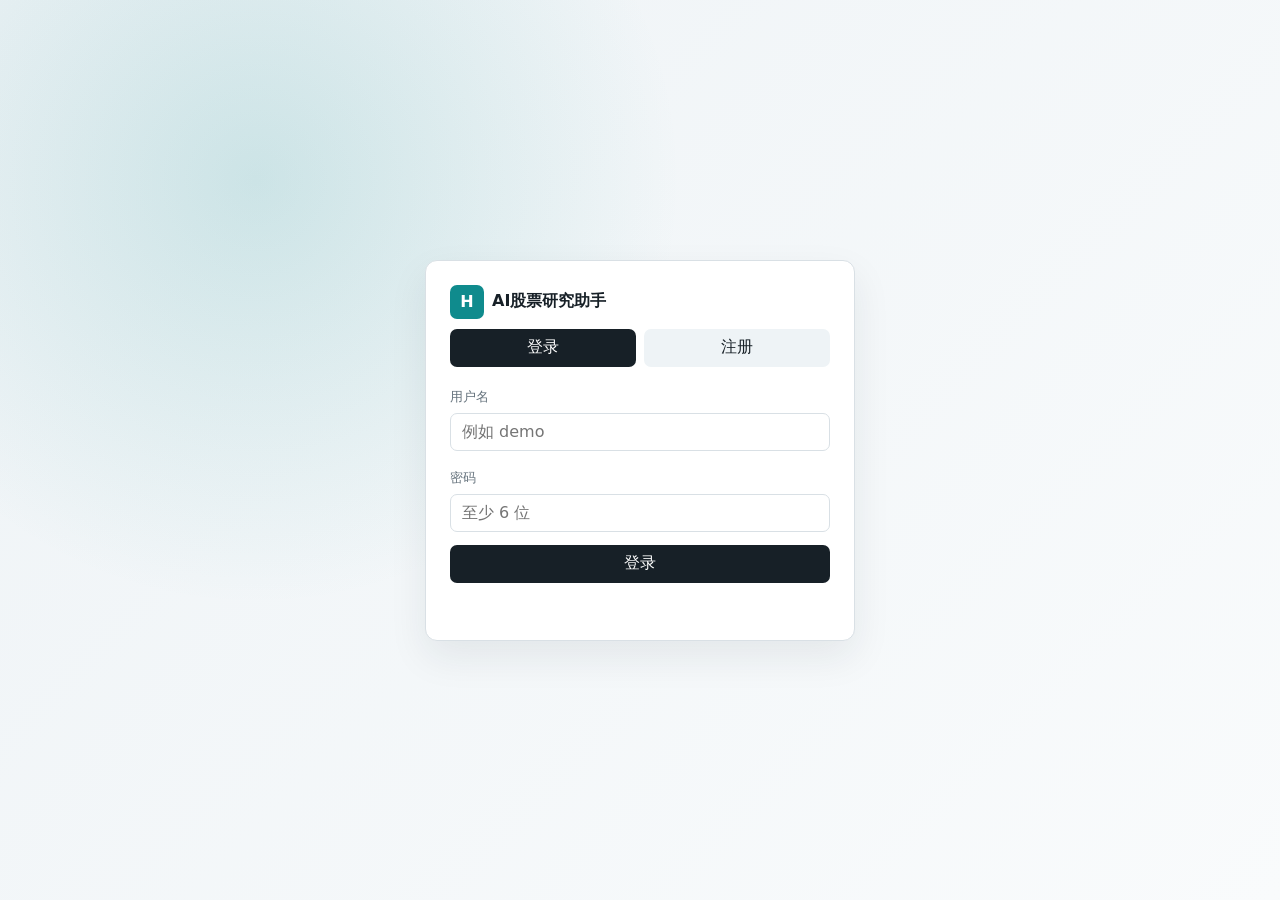
==== index.html @ 274eaf68 "Initial public release" ====
<!doctype html>
<html lang="zh-CN">
  <head>
    <meta charset="UTF-8" />
    <meta name="viewport" content="width=device-width, initial-scale=1.0" />
    <title>AI股票研究助手</title>
    <link rel="stylesheet" href="./styles.css" />
  </head>
  <body>
    <section id="auth-screen" class="auth-screen" hidden>
      <div class="auth-card">
        <div class="brand auth-brand">
          <div class="brand-mark">H</div>
          <div>
            <h1>AI股票研究助手</h1>
            <p>登录后使用你的股票研究台</p>
          </div>
        </div>
        <div class="auth-tabs">
          <button id="login-tab" class="active" type="button">登录</button>
          <button id="register-tab" type="button">注册</button>
        </div>
        <form id="auth-form" class="auth-form">
          <label class="field">
            <span>用户名</span>
            <input id="auth-username" type="text" autocomplete="username" placeholder="例如 demo" />
          </label>
          <label class="field">
            <span>密码</span>
            <input id="auth-password" type="password" autocomplete="current-password" placeholder="至少 6 位" />
          </label>
          <button id="auth-submit" type="submit">登录</button>
          <p id="auth-error" class="auth-error"></p>
        </form>
      </div>
    </section>

    <div id="app-shell" class="app-shell" hidden>
      <aside class="sidebar">
        <div class="brand">
          <div class="brand-mark">H</div>
          <div>
            <h1>AI股票研究助手</h1>
            <p>AI stock research assistant</p>
          </div>
        </div>

        <section class="panel">
          <div class="panel-header">
            <h2>我的股票池</h2>
            <span id="watchlist-count">0</span>
          </div>
          <div id="market-tabs" class="market-tabs" role="tablist" aria-label="股票市场切换">
            <button class="active" type="button" data-market="us" aria-pressed="true">美股</button>
            <button type="button" data-market="hk" aria-pressed="false">港股</button>
            <button type="button" data-market="cn" aria-pressed="false">A股</button>
          </div>
          <p class="market-hint">当前只显示：<strong id="current-market-label">美股</strong></p>
          <form id="ticker-form" class="inline-form">
            <input id="ticker-input" type="text" placeholder="CRCL / NVDA" autocomplete="off" />
            <button type="submit" title="添加股票">+</button>
          </form>
          <button id="expand-related" class="ghost-button expand-button" type="button" title="用输入框里的 ticker 替换为完整研究池（会清空当前 watchlist）">↻ 展开为研究池</button>
          <div id="watchlist" class="watchlist"></div>
        </section>

        <section class="panel">
          <div class="panel-header">
            <h2>研究偏好</h2>
            <button id="reset-state" class="ghost-button" type="button">重置</button>
          </div>
          <label class="field">
            <span>投资周期</span>
            <select id="horizon">
              <option value="长期">长期</option>
              <option value="波段">波段</option>
              <option value="短线">短线</option>
            </select>
          </label>
          <label class="field">
            <span>风险承受</span>
            <select id="risk">
              <option value="稳健">稳健</option>
              <option value="均衡">均衡</option>
              <option value="进取">进取</option>
            </select>
          </label>
          <label class="field">
            <span>分析风格</span>
            <select id="style">
              <option value="基本面">基本面</option>
              <option value="技术面">技术面</option>
              <option value="事件驱动">事件驱动</option>
              <option value="宏观敏感">宏观敏感</option>
            </select>
          </label>
          <div id="template-pill" class="template-pill"></div>
        </section>
      </aside>

      <main class="workspace">
        <header class="topbar">
          <div>
            <p class="eyebrow">Research Workspace</p>
            <h2>你的股票研究台</h2>
          </div>
          <div class="status-strip">
            <span id="user-badge">未登录</span>
            <span id="version-badge">v1.0.0</span>
            <span>Hermes Agent</span>
            <span>真实行情</span>
            <span id="quote-scope">美股行情</span>
            <a class="ghost-link" href="./earnings.html">近期财报</a>
            <a class="ghost-link compact-settings" href="./settings.html">设置</a>
            <button id="logout-button" class="ghost-button compact-logout" type="button">退出</button>
          </div>
        </header>

        <section class="hero" aria-label="市场概览">
          <div class="hero-copy">
            <p class="eyebrow">Market Lens</p>
            <h3>每个用户一个按自己风格工作的 AI股票研究助手</h3>
            <p>
              持续跟踪股票池，解释波动，整理风险和机会；输出保持研究辅助定位，不替用户下达买卖指令。
            </p>
          </div>
          <div class="hero-metrics">
            <div>
              <strong id="market-regime">Risk-on</strong>
              <span>市场环境</span>
            </div>
            <div>
              <strong id="alert-count">0</strong>
              <span>今日提醒</span>
            </div>
            <div>
              <strong id="coverage-count">0</strong>
              <span>覆盖标的</span>
            </div>
          </div>
        </section>

        <section class="main-grid">
          <div class="tool-panel ask-panel">
            <div class="section-heading ask-heading">
              <div>
                <p class="eyebrow">Ask AI</p>
                <h3>研究问答</h3>
              </div>
              <span id="model-status" class="model-status">连接模型中</span>
            </div>
            <div id="chat-log" class="chat-log"></div>
            <form id="chat-form" class="chat-form">
              <textarea id="chat-input" rows="4" placeholder="问：CRCL 今天主要风险是什么？"></textarea>
              <button type="submit">发送</button>
            </form>
          </div>

          <section class="table-section compact-signals">
            <div class="section-heading">
              <div>
                <p class="eyebrow">Signals</p>
                <h3>股票池信号</h3>
              </div>
            </div>
            <div class="table-wrap">
              <table>
                <thead>
                  <tr>
                    <th>代码</th>
                    <th>价格</th>
                    <th>日涨跌</th>
                    <th>核心信号</th>
                    <th>风险</th>
                  </tr>
                </thead>
                <tbody id="signals-table"></tbody>
              </table>
            </div>
          </section>
        </section>
      </main>
    </div>

    <div id="toast" class="toast" role="status" aria-live="polite"></div>
    <script>
      if (localStorage.getItem("stockHermesBuild.v2") !== "related-pool-20260606") {
        localStorage.removeItem("stockHermesState.v1");
        localStorage.setItem("stockHermesBuild.v2", "related-pool-20260606");
      }
    </script>
    <script src="./app.js?v=earnings-link-20260608"></script>
  </body>
</html>
---- styles.css ----
:root {
  color-scheme: light;
  --bg: #f3f5f7;
  --surface: #ffffff;
  --surface-2: #eef3f6;
  --surface-3: #f8fafb;
  --text: #172027;
  --muted: #66737d;
  --line: #d9e0e5;
  --accent: #0f8b8d;
  --accent-dark: #0b6769;
  --orange: #d8572a;
  --green: #16835f;
  --red: #bd3d36;
  --yellow: #a06a00;
  --shadow: 0 16px 38px rgba(31, 43, 52, 0.08);
  font-family:
    Inter, ui-sans-serif, system-ui, -apple-system, BlinkMacSystemFont, "Segoe UI",
    "PingFang SC", "Microsoft YaHei", sans-serif;
}

* {
  box-sizing: border-box;
}

body {
  margin: 0;
  min-height: 100vh;
  background: var(--bg);
  color: var(--text);
}

button,
input,
textarea,
select {
  font: inherit;
}

button {
  min-height: 38px;
  border: 0;
  border-radius: 7px;
  background: var(--text);
  color: #fff;
  cursor: pointer;
  padding: 0 14px;
  white-space: nowrap;
}

button:hover {
  background: #263540;
}

button:disabled {
  cursor: not-allowed;
  opacity: 0.55;
}

input,
textarea,
select {
  width: 100%;
  min-height: 38px;
  border: 1px solid var(--line);
  border-radius: 7px;
  background: #fff;
  color: var(--text);
  padding: 0 11px;
}

textarea {
  min-height: 82px;
  padding: 11px;
  line-height: 1.55;
  resize: vertical;
}

.app-shell {
  display: grid;
  grid-template-columns: 320px minmax(0, 1fr);
  min-height: 100vh;
}

.sidebar {
  border-right: 1px solid var(--line);
  background: #fbfcfd;
  padding: 22px;
}

.brand {
  display: flex;
  gap: 12px;
  align-items: center;
  margin-bottom: 22px;
}

.brand-mark {
  display: grid;
  place-items: center;
  width: 42px;
  height: 42px;
  border-radius: 8px;
  background: var(--accent);
  color: #fff;
  font-weight: 800;
}

.brand h1,
.brand p,
.panel h2,
.topbar h2,
.section-heading h3,
.hero h3 {
  margin: 0;
}

.brand h1 {
  font-size: 18px;
}

.brand p {
  margin-top: 2px;
  color: var(--muted);
  font-size: 13px;
}

.panel,
.tool-panel,
.table-section,
.update-section,
.history-panel {
  background: var(--surface);
  border: 1px solid var(--line);
  border-radius: 8px;
  box-shadow: var(--shadow);
}

.panel {
  padding: 16px;
  margin-bottom: 16px;
}

.panel-header,
.section-heading,
.topbar,
.status-strip,
.inline-form,
.chat-form,
.update-actions {
  display: flex;
  align-items: center;
}

.panel-header,
.section-heading,
.topbar {
  justify-content: space-between;
  gap: 16px;
}

.panel-header {
  margin-bottom: 12px;
}

.panel h2 {
  font-size: 15px;
}

#watchlist-count,
.pill,
.template-pill,
.status-strip span,
#update-status {
  border-radius: 999px;
  background: var(--surface-2);
  color: var(--muted);
  font-size: 12px;
  line-height: 1;
  padding: 7px 10px;
}

.auth-screen {
  display: grid;
  min-height: 100vh;
  place-items: center;
  padding: 24px;
  background:
    radial-gradient(circle at 20% 20%, rgba(15, 139, 141, 0.16), transparent 34%),
    linear-gradient(135deg, #eef3f6, #f9fbfc);
}

.auth-card {
  width: min(430px, 100%);
  border: 1px solid var(--line);
  border-radius: 12px;
  background: var(--surface);
  box-shadow: var(--shadow);
  padding: 24px;
}

.auth-brand {
  margin-bottom: 18px;
}

.auth-tabs {
  display: grid;
  grid-template-columns: 1fr 1fr;
  gap: 8px;
  margin-bottom: 16px;
}

.auth-tabs button {
  background: var(--surface-2);
  color: var(--text);
}

.auth-tabs button.active {
  background: var(--text);
  color: #fff;
}

.auth-form {
  display: grid;
  gap: 13px;
}

.auth-error {
  min-height: 20px;
  margin: 0;
  color: var(--red);
  font-size: 13px;
  line-height: 1.5;
}

.compact-logout {
  min-height: 30px;
  padding: 0 10px;
}

body.authenticated .auth-screen {
  display: none;
}

body:not(.authenticated) .app-shell {
  display: none;
}

.inline-form,
.chat-form,
.update-actions {
  gap: 8px;
}

.inline-form button {
  width: 40px;
  padding: 0;
  font-size: 20px;
  line-height: 1;
}

.market-tabs {
  display: grid;
  grid-template-columns: repeat(3, 1fr);
  gap: 6px;
  margin-bottom: 8px;
}

.market-tabs button {
  min-height: 32px;
  border: 1px solid var(--line);
  background: var(--surface-2);
  color: var(--text);
  padding: 0 8px;
  font-size: 13px;
}

.market-tabs button.active {
  border-color: var(--accent);
  background: var(--accent);
  color: #fff;
}

.market-hint {
  margin: 0 0 10px;
  color: var(--muted);
  font-size: 12px;
}

.market-hint strong {
  color: var(--accent-dark);
}

.watchlist {
  display: grid;
  gap: 8px;
  margin-top: 12px;
}

.ticker-row {
  display: grid;
  grid-template-columns: minmax(0, 1fr) auto;
  gap: 8px;
  align-items: center;
  border: 1px solid var(--line);
  border-radius: 7px;
  padding: 9px 10px;
}

.ticker-row strong {
  display: block;
  font-size: 14px;
}

.ticker-row span {
  display: block;
  margin-top: 2px;
  color: var(--muted);
  font-size: 12px;
  overflow: hidden;
  text-overflow: ellipsis;
  white-space: nowrap;
}

.ghost-button,
.remove-btn,
.secondary-button {
  background: var(--surface-2);
  color: var(--text);
}

.ghost-button:hover,
.remove-btn:hover,
.secondary-button:hover {
  background: #dfe7ec;
}

.expand-button {
  display: block;
  width: 100%;
  margin-top: 8px;
  padding: 6px 10px;
  font-size: 12px;
  border-style: dashed;
}

.remove-btn {
  width: 32px;
  min-height: 32px;
  padding: 0;
}

.field {
  display: grid;
  gap: 7px;
  margin-top: 12px;
}

.field span {
  color: var(--muted);
  font-size: 13px;
}

.template-pill {
  display: inline-flex;
  max-width: 100%;
  margin-top: 14px;
}

.workspace {
  min-width: 0;
  padding: 24px;
}

.topbar {
  margin-bottom: 18px;
}

.topbar h2 {
  font-size: 26px;
}

.eyebrow {
  margin: 0 0 6px;
  color: var(--accent-dark);
  font-size: 11px;
  font-weight: 800;
  letter-spacing: 0;
  text-transform: uppercase;
}

.status-strip {
  flex-wrap: wrap;
  justify-content: flex-end;
  gap: 8px;
}

.hero {
  display: grid;
  grid-template-columns: minmax(0, 1fr) minmax(260px, 360px);
  gap: 20px;
  align-items: end;
  min-height: 250px;
  margin-bottom: 18px;
  border-radius: 8px;
  overflow: hidden;
  background:
    linear-gradient(90deg, rgba(12, 23, 30, 0.88), rgba(12, 23, 30, 0.45)),
    url("https://images.unsplash.com/photo-1611974789855-9c2a0a7236a3?auto=format&fit=crop&w=1800&q=80")
      center / cover;
  color: #fff;
  padding: 28px;
}

.hero-copy {
  max-width: 720px;
}

.hero .eyebrow {
  color: #9de0d3;
}

.hero h3 {
  max-width: 680px;
  font-size: clamp(28px, 4vw, 46px);
  line-height: 1.08;
}

.hero p {
  max-width: 700px;
  margin: 12px 0 0;
  color: rgba(255, 255, 255, 0.86);
  line-height: 1.7;
}

.hero-metrics {
  display: grid;
  grid-template-columns: repeat(3, minmax(0, 1fr));
  gap: 10px;
}

.hero-metrics div {
  min-height: 78px;
  border: 1px solid rgba(255, 255, 255, 0.24);
  border-radius: 8px;
  background: rgba(255, 255, 255, 0.12);
  padding: 14px;
  backdrop-filter: blur(6px);
}

.hero-metrics strong,
.hero-metrics span {
  display: block;
}

.hero-metrics strong {
  font-size: 21px;
}

.hero-metrics span {
  margin-top: 8px;
  color: rgba(255, 255, 255, 0.78);
  font-size: 12px;
}

.content-grid {
  display: grid;
  grid-template-columns: minmax(320px, 0.72fr) minmax(520px, 1.28fr);
  gap: 18px;
  margin-bottom: 18px;
}

.ask-panel {
  min-height: 610px;
}

.tool-panel,
.table-section,
.update-section,
.history-panel {
  padding: 18px;
}

.section-heading {
  margin-bottom: 14px;
}

.section-heading h3 {
  font-size: 18px;
}

.brief-output {
  display: grid;
  gap: 12px;
}

.brief-card,
.message,
.update-card,
.history-item {
  border: 1px solid var(--line);
  border-radius: 8px;
  background: var(--surface-3);
}

.brief-card {
  padding: 14px;
}

.brief-card h4 {
  margin: 0 0 8px;
  font-size: 15px;
}

.brief-card p,
.brief-card li {
  color: var(--muted);
  line-height: 1.65;
}

.brief-card p {
  margin: 0;
}

.brief-card ul {
  margin: 8px 0 0;
  padding-left: 18px;
}

.chat-log {
  display: grid;
  align-content: start;
  gap: 12px;
  height: 430px;
  overflow: auto;
  padding-right: 4px;
}

.message {
  padding: 14px;
  line-height: 1.75;
  white-space: pre-wrap;
}

.message.user {
  margin-left: 28px;
  background: #eef7f7;
}

.message.agent {
  margin-right: 28px;
}

.message strong {
  display: block;
  margin-bottom: 4px;
  font-size: 12px;
  color: var(--accent-dark);
}

.chat-form {
  margin-top: 14px;
  align-items: flex-end;
}

.chat-form button {
  min-width: 86px;
  min-height: 82px;
}

.model-status {
  border-radius: 999px;
  background: #e8f5f3;
  color: var(--accent-dark);
  font-size: 12px;
  line-height: 1;
  padding: 7px 10px;
}

.model-status.error {
  background: #fdecea;
  color: var(--red);
}

.message.loading {
  color: var(--muted);
}

.concept-prompt {
  margin-top: 12px;
  padding: 10px 11px;
  border: 1px solid #e5c067;
  border-radius: 9px;
  background: #fffaf0;
  white-space: normal;
}

.concept-prompt-text {
  color: #6d4b00;
  font-size: 13px;
  line-height: 1.55;
}

.concept-prompt-actions {
  display: flex;
  flex-wrap: wrap;
  gap: 8px;
  margin-top: 9px;
}

.concept-prompt-actions button {
  min-height: 30px;
  padding: 0 10px;
  font-size: 12px;
}

.concept-mark {
  position: relative;
  display: inline;
  border-bottom: 1px dashed #d19a16;
  background: rgba(255, 213, 79, 0.28);
  border-radius: 4px;
  padding: 0 2px;
  cursor: help;
}

.concept-card {
  position: absolute;
  left: 0;
  bottom: calc(100% + 8px);
  z-index: 20;
  display: none;
  width: min(360px, 78vw);
  padding: 12px 13px;
  border: 1px solid #e5c067;
  border-radius: 10px;
  background: #fffaf0;
  color: var(--text);
  box-shadow: 0 14px 34px rgba(31, 43, 52, 0.18);
  white-space: normal;
}

.concept-card strong,
.concept-card em,
.concept-card small {
  display: block;
}

.concept-card strong {
  margin-bottom: 6px;
  color: #835400;
  font-size: 14px;
}

.concept-card em {
  margin-bottom: 8px;
  color: var(--text);
  font-style: normal;
  line-height: 1.55;
}

.concept-card small {
  margin-top: 6px;
  color: var(--muted);
  font-size: 12px;
  line-height: 1.55;
}

.concept-source {
  color: #a06a00 !important;
}

.concept-mark:hover .concept-card,
.concept-mark:focus .concept-card {
  display: block;
}

.table-wrap {
  overflow-x: auto;
}

table {
  width: 100%;
  min-width: 820px;
  border-collapse: collapse;
}

th,
td {
  border-bottom: 1px solid var(--line);
  padding: 13px 10px;
  text-align: left;
  vertical-align: top;
}

th {
  color: var(--muted);
  font-size: 12px;
  font-weight: 700;
}

td {
  font-size: 14px;
}

tbody tr:last-child td {
  border-bottom: 0;
}

.ticker-cell strong,
.price-cell strong {
  display: block;
}

.ticker-cell span,
.risk-note,
.agent-action {
  display: block;
  margin-top: 4px;
  color: var(--muted);
  font-size: 12px;
  line-height: 1.5;
}

.change.up {
  color: var(--green);
}

.change.down {
  color: var(--red);
}

.risk-chip {
  display: inline-flex;
  border-radius: 999px;
  padding: 5px 9px;
  font-size: 12px;
  font-weight: 700;
}

.risk-chip.low {
  background: #e6f4ee;
  color: var(--green);
}

.risk-chip.medium {
  background: #fff2d6;
  color: var(--yellow);
}

.risk-chip.high {
  background: #fae5e3;
  color: var(--red);
}

.update-section {
  margin-top: 18px;
}

.update-cards {
  display: grid;
  grid-template-columns: repeat(3, minmax(0, 1fr));
  gap: 14px;
}

.update-card {
  display: grid;
  gap: 12px;
  align-content: start;
  padding: 15px;
}

.update-card header {
  display: flex;
  align-items: flex-start;
  justify-content: space-between;
  gap: 12px;
}

.update-card h4 {
  margin: 0;
  font-size: 15px;
}

.update-card p {
  margin: 0;
  color: var(--muted);
  line-height: 1.6;
}

.source-tag {
  border-radius: 999px;
  background: #e7f3ef;
  color: var(--accent-dark);
  font-size: 12px;
  font-weight: 700;
  padding: 6px 8px;
  white-space: nowrap;
}

.update-card ul {
  margin: 0;
  padding-left: 18px;
  color: var(--muted);
  line-height: 1.55;
}

.update-card footer {
  display: flex;
  align-items: center;
  justify-content: space-between;
  gap: 10px;
  margin-top: 2px;
}

.history-panel {
  margin-top: 14px;
  box-shadow: none;
}

.compact-heading {
  margin-bottom: 10px;
}

.history-list {
  display: grid;
  gap: 10px;
}

.history-item {
  display: grid;
  grid-template-columns: minmax(0, 1fr) auto;
  gap: 12px;
  align-items: center;
  padding: 12px;
}

.history-item strong {
  display: block;
  font-size: 14px;
}

.history-item span {
  display: block;
  margin-top: 4px;
  color: var(--muted);
  font-size: 12px;
  line-height: 1.45;
}

.empty-state {
  border: 1px dashed var(--line);
  border-radius: 8px;
  color: var(--muted);
  padding: 16px;
  text-align: center;
}

.toast {
  position: fixed;
  right: 20px;
  bottom: 20px;
  z-index: 20;
  max-width: min(360px, calc(100vw - 40px));
  transform: translateY(20px);
  opacity: 0;
  pointer-events: none;
  border: 1px solid var(--line);
  border-radius: 8px;
  background: #101820;
  color: #fff;
  box-shadow: var(--shadow);
  padding: 12px 14px;
  transition:
    opacity 160ms ease,
    transform 160ms ease;
}

.toast.show {
  transform: translateY(0);
  opacity: 1;
}

@media (max-width: 1120px) {
  .app-shell {
    grid-template-columns: 280px minmax(0, 1fr);
  }

  .hero,
  .content-grid {
    grid-template-columns: 1fr;
  }

  .ask-panel {
    min-height: auto;
  }

  .chat-log {
    height: 360px;
  }

  .update-cards {
    grid-template-columns: 1fr;
  }
}

@media (max-width: 760px) {
  .app-shell {
    display: block;
  }

  .sidebar {
    border-right: 0;
    border-bottom: 1px solid var(--line);
  }

  .workspace {
    padding: 16px;
  }

  .topbar,
  .section-heading,
  .panel-header,
  .history-item {
    align-items: flex-start;
    flex-direction: column;
  }

  .status-strip,
  .update-actions {
    justify-content: flex-start;
  }

  .hero {
    min-height: 430px;
    padding: 22px;
  }

  .hero-metrics {
    grid-template-columns: 1fr;
  }

  .hero h3 {
    font-size: 30px;
  }

  .content-grid {
    grid-template-columns: 1fr;
  }

  .chat-log {
    height: 260px;
  }

  .message.user,
  .message.agent {
    margin-left: 0;
    margin-right: 0;
  }
}



/* Compact one-page research layout */
body {
  overflow: hidden;
}

.app-shell {
  grid-template-columns: 230px minmax(0, 1fr);
  height: 100vh;
  min-height: 0;
  overflow: hidden;
}

.sidebar {
  padding: 10px;
  overflow: hidden;
}

.brand {
  gap: 8px;
  margin-bottom: 10px;
}

.brand-mark {
  width: 34px;
  height: 34px;
  border-radius: 7px;
}

.brand h1 {
  font-size: 16px;
}

.brand p {
  display: none;
}

.panel {
  padding: 9px;
  margin-bottom: 9px;
}

.field {
  margin-top: 5px;
}

.panel-header {
  margin-bottom: 7px;
}

.panel h2 {
  font-size: 14px;
}

.market-tabs {
  gap: 4px;
  margin-bottom: 5px;
}

.market-tabs button {
  min-height: 26px;
  padding: 0 5px;
  font-size: 12px;
}

.market-hint {
  display: none;
}

.inline-form,
.update-actions {
  gap: 5px;
}

.inline-form input,
.field select {
  min-height: 30px;
  padding: 0 8px;
  font-size: 13px;
}

.inline-form button {
  width: 32px;
  min-height: 30px;
}

.expand-button {
  min-height: 28px;
  margin-top: 5px;
  padding: 4px 8px;
  font-size: 11px;
}

.watchlist {
  gap: 5px;
  margin-top: 7px;
}

.ticker-row {
  padding: 5px 7px;
  gap: 5px;
}

.ticker-row strong {
  font-size: 12px;
}

.ticker-row span {
  margin-top: 0;
  font-size: 11px;
}

.remove-btn {
  width: 26px;
  min-height: 26px;
}

.workspace {
  display: grid;
  grid-template-rows: auto minmax(0, 1fr);
  gap: 8px;
  min-height: 0;
  padding: 10px;
  overflow: hidden;
}

.topbar {
  margin-bottom: 0;
}

.topbar h2 {
  font-size: 22px;
}

.hero {
  display: none;
}

.hero h3 {
  font-size: 24px;
  line-height: 1.15;
}

.hero p {
  margin-top: 7px;
  line-height: 1.45;
}

.hero-metrics div {
  min-height: 58px;
  padding: 10px;
}

.hero-metrics strong {
  font-size: 17px;
}

.hero-metrics span {
  margin-top: 5px;
}

.main-grid {
  display: grid;
  grid-template-columns: minmax(680px, 1.85fr) minmax(260px, 0.45fr);
  gap: 10px;
  min-height: 0;
}

.ask-panel {
  display: grid;
  grid-template-rows: auto minmax(0, 1fr) auto;
  min-height: 0;
  padding: 14px;
}

.ask-panel .section-heading h3 {
  font-size: 22px;
}

.chat-log {
  height: auto;
  min-height: 0;
  gap: 14px;
  padding-right: 8px;
}

.message {
  padding: 16px;
  font-size: 15px;
  line-height: 1.72;
}

.chat-form {
  margin-top: 8px;
}

.chat-form textarea {
  height: 60px;
  min-height: 60px;
  font-size: 16px;
  resize: none;
}

.chat-form button {
  min-width: 82px;
  min-height: 60px;
  font-size: 16px;
}

.compact-signals {
  min-height: 0;
  overflow: hidden;
  padding: 14px;
}

.compact-signals .section-heading {
  margin-bottom: 8px;
}

.memory-stack {
  display: grid;
  gap: 6px;
  margin-bottom: 10px;
}

.memory-card {
  border: 1px solid var(--line);
  border-radius: 7px;
  background: #f7fafb;
  padding: 8px;
}

.memory-card strong,
.memory-card span {
  display: block;
}

.memory-card strong {
  color: var(--text);
  font-size: 13px;
}

.memory-card span {
  margin-top: 3px;
  color: var(--muted);
  font-size: 11px;
  line-height: 1.35;
}

.signals-heading {
  padding-top: 8px;
  border-top: 1px dashed var(--line);
}

.settings-page {
  min-height: 100vh;
  overflow: auto;
  background: #eef3f6;
}

.settings-shell {
  max-width: 1180px;
  margin: 0 auto;
  padding: 28px;
}

.settings-header {
  display: flex;
  justify-content: space-between;
  gap: 20px;
  align-items: flex-start;
  margin-bottom: 18px;
  border: 1px solid var(--line);
  border-radius: 10px;
  background: var(--surface);
  padding: 22px;
}

.settings-header h1 {
  margin: 0;
  font-size: 34px;
}

.settings-header p:not(.eyebrow) {
  margin: 8px 0 0;
  color: var(--muted);
}

.settings-actions {
  display: flex;
  gap: 10px;
  align-items: center;
  white-space: nowrap;
}

.ghost-link {
  display: inline-flex;
  align-items: center;
  min-height: 38px;
  border: 1px solid var(--line);
  border-radius: 7px;
  background: var(--surface-2);
  color: var(--text);
  padding: 0 14px;
  font-weight: 700;
  text-decoration: none;
}

.compact-settings {
  min-height: 30px;
  padding: 0 10px;
  font-size: 12px;
}

.settings-status {
  margin-bottom: 18px;
  border: 1px solid var(--line);
  border-radius: 8px;
  background: #fffdf4;
  color: #8a5b00;
  padding: 12px 14px;
  font-weight: 700;
}

.settings-status.ok {
  background: #edf9f2;
  color: #197244;
}

.settings-status.warn {
  background: #fff1f0;
  color: #a83b2f;
}

.settings-grid {
  display: grid;
  grid-template-columns: repeat(2, minmax(0, 1fr));
  gap: 16px;
}

.settings-card {
  border: 1px solid var(--line);
  border-radius: 10px;
  background: var(--surface);
  padding: 18px;
}

.settings-card h2 {
  margin: 0 0 14px;
  font-size: 22px;
}

.wide-card {
  grid-column: 1 / -1;
}

.settings-list {
  display: grid;
  gap: 8px;
}

.settings-form {
  display: grid;
  gap: 14px;
}

.form-grid {
  display: grid;
  grid-template-columns: repeat(2, minmax(0, 1fr));
  gap: 12px;
}

.settings-form label {
  display: grid;
  gap: 6px;
}

.settings-form label span {
  color: var(--muted);
  font-size: 12px;
  font-weight: 800;
}

.settings-form input {
  width: 100%;
  min-height: 40px;
  border: 1px solid var(--line);
  border-radius: 7px;
  background: var(--surface-3);
  padding: 0 12px;
  color: var(--text);
  font: inherit;
}

.wide-field {
  grid-column: 1 / -1;
}

.settings-note {
  margin: 0;
  color: var(--muted);
  line-height: 1.6;
}

.form-actions {
  display: flex;
  flex-wrap: wrap;
  gap: 10px;
}

.settings-row,
.route-card {
  border: 1px solid var(--line);
  border-radius: 8px;
  background: var(--surface-3);
  padding: 11px 12px;
}

.settings-row {
  display: grid;
  grid-template-columns: 170px minmax(0, 1fr);
  gap: 10px;
  align-items: center;
}

.settings-row span,
.route-card span,
.file-row em {
  color: var(--muted);
  font-size: 12px;
}

.settings-row strong,
.route-card strong {
  min-width: 0;
  overflow-wrap: anywhere;
  color: var(--text);
  font-size: 14px;
}

.settings-row.ok strong {
  color: #197244;
}

.settings-row.warn strong {
  color: #a83b2f;
}

.file-row {
  grid-template-columns: 170px 90px minmax(0, 1fr) 170px;
}

.file-row code {
  min-width: 0;
  overflow-wrap: anywhere;
  color: #31424c;
  font-family: ui-monospace, SFMono-Regular, Menlo, monospace;
  font-size: 12px;
}

.route-card {
  display: grid;
  gap: 10px;
}

.route-card strong {
  display: block;
  margin-top: 4px;
  font-size: 18px;
}

.route-meta {
  display: flex;
  flex-wrap: wrap;
  gap: 6px;
}

.route-meta span {
  border-radius: 999px;
  background: #eef6f6;
  padding: 5px 8px;
}

.memory-explainer {
  display: grid;
  grid-template-columns: repeat(2, minmax(0, 1fr));
  gap: 12px;
  margin-bottom: 12px;
}

.memory-list {
  display: grid;
  gap: 14px;
}

.memory-card {
  border: 1px solid var(--line);
  border-radius: 9px;
  background: var(--surface-3);
  overflow: hidden;
}

.memory-card-header {
  display: flex;
  justify-content: space-between;
  align-items: flex-start;
  gap: 12px;
  padding: 12px 14px 10px;
  border-bottom: 1px solid var(--line);
  flex-wrap: wrap;
}

.memory-card-meta {
  display: grid;
  gap: 4px;
}

.memory-card-label {
  font-size: 13px;
  font-weight: 700;
  color: var(--text);
}

.memory-card-path {
  font-size: 11px;
  color: var(--muted);
  font-family: ui-monospace, SFMono-Regular, Menlo, monospace;
  word-break: break-all;
}

.memory-card-stats {
  display: flex;
  flex-wrap: wrap;
  gap: 6px;
  font-size: 11px;
  color: var(--muted);
  white-space: nowrap;
}

.memory-card-stats span {
  background: var(--surface-2);
  border: 1px solid var(--line);
  border-radius: 4px;
  padding: 2px 7px;
}

.memory-card-body {
  padding: 10px 14px;
}

.memory-textarea {
  width: 100%;
  min-height: 180px;
  height: 280px;
  resize: vertical;
  border: 1px solid var(--line);
  border-radius: 7px;
  background: var(--surface);
  padding: 10px 12px;
  font: 13px/1.65 ui-monospace, SFMono-Regular, Menlo, monospace;
  color: var(--text);
  box-sizing: border-box;
}

.memory-card-footer {
  display: flex;
  align-items: center;
  gap: 8px;
  padding: 8px 14px 12px;
  flex-wrap: wrap;
}

.save-btn {
  min-width: 72px;
  min-height: 34px;
  border-radius: 7px;
  background: var(--accent);
  color: #fff;
  font-weight: 700;
  font-size: 13px;
  border: none;
  cursor: pointer;
}

.save-btn:hover:not(:disabled) {
  opacity: 0.88;
}

.save-btn:disabled {
  opacity: 0.45;
  cursor: not-allowed;
}

.revert-btn {
  min-width: 72px;
  min-height: 34px;
  border: 1px solid var(--line);
  border-radius: 7px;
  background: var(--surface-2);
  color: var(--text);
  font-weight: 700;
  font-size: 13px;
  cursor: pointer;
}

.save-hint {
  font-size: 12px;
  color: var(--muted);
  margin-left: 4px;
}

.muted-text {
  color: var(--muted);
  font-size: 14px;
}

.memory-explainer div {
  border: 1px solid var(--line);
  border-radius: 8px;
  background: #f8fbfb;
  padding: 12px;
}

.memory-explainer p {
  margin: 6px 0 0;
  color: var(--muted);
  line-height: 1.6;
}

.settings-subtitle {
  margin-top: 8px;
  color: var(--accent-dark);
  font-weight: 800;
}

@media (max-width: 820px) {
  .settings-header,
  .settings-actions {
    display: grid;
  }

  .settings-grid,
  .memory-explainer,
  .form-grid {
    grid-template-columns: 1fr;
  }

  .settings-row,
  .file-row {
    grid-template-columns: 1fr;
  }
}

.compact-signals .table-wrap {
  max-height: calc(100vh - 265px);
  overflow: auto;
}

.compact-signals table {
  min-width: 0;
}

.compact-signals th,
.compact-signals td {
  padding: 9px 8px;
  font-size: 13px;
}

.compact-signals th:nth-child(4),
.compact-signals td:nth-child(4) {
  width: 34%;
}

.compact-signals .risk-note {
  font-size: 11px;
}

/* ===== Earnings Calendar ===== */
.earnings-section {
  min-height: 0;
  overflow: hidden;
  padding: 14px;
  border: 1px solid var(--line);
  border-radius: 10px;
  background: var(--surface);
}

.earnings-controls {
  display: flex;
  gap: 4px;
  align-items: center;
}

.earnings-controls .ghost-button {
  min-height: 24px;
  padding: 0 8px;
  font-size: 11px;
}

.earnings-meta {
  margin-bottom: 10px;
}

.earnings-days {
  display: flex;
  flex-direction: column;
  gap: 10px;
  max-height: 380px;
  overflow-y: auto;
  padding-right: 4px;
}

.earnings-day {
  border: 1px solid var(--line);
  border-radius: 8px;
  overflow: hidden;
}

.earnings-day-header {
  display: flex;
  justify-content: space-between;
  align-items: center;
  padding: 8px 12px;
  background: #f7fafb;
  border-bottom: 1px solid var(--line);
}

.earnings-day-header strong {
  font-size: 14px;
  color: var(--text);
}

.earnings-day-header span {
  font-size: 12px;
  color: var(--muted);
}

.earnings-day-list {
  display: flex;
  flex-direction: column;
}

.earnings-row {
  display: grid;
  grid-template-columns: 1fr auto;
  gap: 6px;
  align-items: center;
  padding: 7px 10px;
  border-bottom: 1px solid var(--line);
  font-size: 12px;
}

.earnings-row:last-child {
  border-bottom: 0;
}

.earnings-ticker strong {
  display: block;
  font-size: 14px;
  color: var(--text);
}

.earnings-ticker span {
  display: block;
  font-size: 11px;
  color: var(--muted);
  margin-top: 2px;
  max-width: 200px;
  overflow: hidden;
  text-overflow: ellipsis;
  white-space: nowrap;
}

.earnings-meta {
  display: flex;
  flex-direction: column;
  gap: 3px;
  align-items: flex-end;
}

.time-chip {
  display: inline-flex;
  border-radius: 999px;
  padding: 3px 8px;
  font-size: 11px;
  font-weight: 700;
}

.time-chip.pre {
  background: #fff3cd;
  color: #835400;
}

.time-chip.post {
  background: #e8d5f5;
  color: #6a3a8c;
}

.time-chip.none {
  background: #f0f0f0;
  color: var(--muted);
}

.marketcap {
  font-size: 11px;
  color: var(--muted);
  white-space: nowrap;
}

.earnings-eps {
  display: flex;
  flex-direction: column;
  gap: 2px;
  align-items: flex-end;
}

.eps-forecast {
  font-size: 12px;
  color: var(--muted);
}

.eps-actual {
  font-size: 12px;
  color: var(--green);
  font-weight: 700;
}

@media (max-width: 1120px) {
  body {
    overflow: auto;
  }

  .app-shell {
    height: auto;
    overflow: visible;
  }

  .workspace,
  .sidebar {
    overflow: visible;
  }

  .main-grid {
    grid-template-columns: 1fr;
  }

  .compact-signals .table-wrap {
    max-height: none;
  }
}
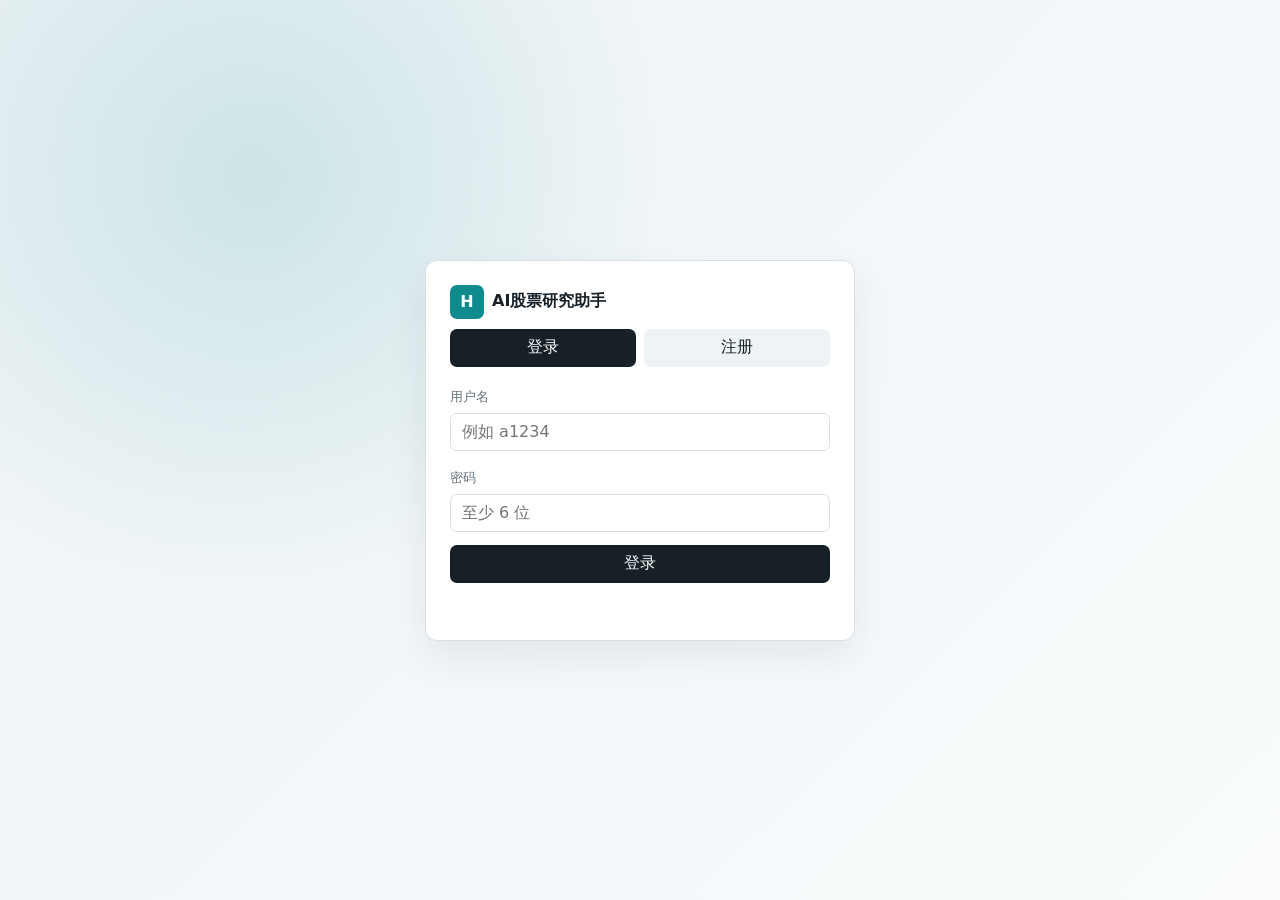
==== commit 4f907531: "Add billing balance and settings menu" ====
--- a/index.html
+++ b/index.html
@@ -23,7 +23,7 @@
         <form id="auth-form" class="auth-form">
           <label class="field">
             <span>用户名</span>
-            <input id="auth-username" type="text" autocomplete="username" placeholder="例如 demo" />
+            <input id="auth-username" type="text" autocomplete="username" placeholder="例如 a1234" />
           </label>
           <label class="field">
             <span>密码</span>
@@ -110,8 +110,15 @@
             <span>Hermes Agent</span>
             <span>真实行情</span>
             <span id="quote-scope">美股行情</span>
+            <span id="balance-badge" class="balance-badge">余额 $0.00</span>
             <a class="ghost-link" href="./earnings.html">近期财报</a>
-            <a class="ghost-link compact-settings" href="./settings.html">设置</a>
+            <div class="settings-menu">
+              <button class="ghost-button settings-menu-button" type="button" aria-haspopup="true" aria-expanded="false">设置 ▾</button>
+              <div class="settings-menu-panel" role="menu">
+                <a role="menuitem" href="./settings.html">Agent 设置</a>
+                <a role="menuitem" href="./billing.html">支付</a>
+              </div>
+            </div>
             <button id="logout-button" class="ghost-button compact-logout" type="button">退出</button>
           </div>
         </header>
@@ -141,6 +148,30 @@
         </section>
 
         <section class="main-grid">
+          <section class="table-section compact-signals hot-watch-panel">
+            <div class="section-heading">
+              <div>
+                <p class="eyebrow">Hot Watchlist</p>
+                <h3>热门观察池</h3>
+              </div>
+              <span class="panel-note">真实行情 · 仅观察不推荐</span>
+            </div>
+            <div class="table-wrap">
+              <table>
+                <thead>
+                  <tr>
+                    <th>标的</th>
+                    <th>价格</th>
+                    <th>日涨跌</th>
+                    <th>为什么值得看</th>
+                    <th>风险点</th>
+                  </tr>
+                </thead>
+                <tbody id="signals-table"></tbody>
+              </table>
+            </div>
+          </section>
+
           <div class="tool-panel ask-panel">
             <div class="section-heading ask-heading">
               <div>
@@ -155,41 +186,18 @@
               <button type="submit">发送</button>
             </form>
           </div>
-
-          <section class="table-section compact-signals">
-            <div class="section-heading">
-              <div>
-                <p class="eyebrow">Signals</p>
-                <h3>股票池信号</h3>
-              </div>
-            </div>
-            <div class="table-wrap">
-              <table>
-                <thead>
-                  <tr>
-                    <th>代码</th>
-                    <th>价格</th>
-                    <th>日涨跌</th>
-                    <th>核心信号</th>
-                    <th>风险</th>
-                  </tr>
-                </thead>
-                <tbody id="signals-table"></tbody>
-              </table>
-            </div>
-          </section>
         </section>
       </main>
     </div>
 
     <div id="toast" class="toast" role="status" aria-live="polite"></div>
     <script>
-      if (localStorage.getItem("stockHermesBuild.v2") !== "related-pool-20260606") {
+      if (localStorage.getItem("stockHermesBuild.v2") !== "hot-watch-20260608") {
         localStorage.removeItem("stockHermesState.v1");
-        localStorage.setItem("stockHermesBuild.v2", "related-pool-20260606");
+        localStorage.setItem("stockHermesBuild.v2", "hot-watch-20260608");
       }
     </script>
-    <script src="./app.js?v=earnings-link-20260608"></script>
+    <script src="./app.js?v=hot-watch-quotes-retry-20260608"></script>
   </body>
 </html>
 
--- a/styles.css
+++ b/styles.css
@@ -1123,8 +1123,8 @@
 
 .main-grid {
   display: grid;
-  grid-template-columns: minmax(680px, 1.85fr) minmax(260px, 0.45fr);
-  gap: 10px;
+  grid-template-columns: minmax(440px, 0.82fr) minmax(620px, 1.18fr);
+  gap: 12px;
   min-height: 0;
 }
 
@@ -1177,6 +1177,17 @@
 
 .compact-signals .section-heading {
   margin-bottom: 8px;
+}
+
+.panel-note {
+  align-self: center;
+  color: var(--muted);
+  font-size: 12px;
+  white-space: nowrap;
+}
+
+.hot-watch-panel table {
+  min-width: 720px;
 }
 
 .memory-stack {
@@ -1272,6 +1283,73 @@
   min-height: 30px;
   padding: 0 10px;
   font-size: 12px;
+}
+
+.balance-badge {
+  background: #f0fbf4 !important;
+  color: #187044 !important;
+  border-color: #bde8cf !important;
+}
+
+.settings-menu {
+  position: relative;
+  display: inline-flex;
+}
+
+.settings-menu-button {
+  min-height: 30px;
+  padding: 0 10px;
+  font-size: 12px;
+}
+
+.settings-menu-panel {
+  position: absolute;
+  top: calc(100% + 6px);
+  right: 0;
+  z-index: 50;
+  display: none;
+  min-width: 148px;
+  overflow: hidden;
+  border: 1px solid var(--line);
+  border-radius: 9px;
+  background: var(--surface);
+  box-shadow: var(--shadow);
+}
+
+.settings-menu:hover .settings-menu-panel,
+.settings-menu:focus-within .settings-menu-panel {
+  display: grid;
+}
+
+.settings-menu-panel a {
+  padding: 10px 12px;
+  color: var(--text);
+  font-size: 13px;
+  font-weight: 700;
+  text-decoration: none;
+}
+
+.settings-menu-panel a:hover {
+  background: var(--surface-2);
+}
+
+.balance-hero {
+  display: grid;
+  gap: 8px;
+}
+
+.balance-hero strong {
+  font-size: 52px;
+  line-height: 1;
+  color: #187044;
+}
+
+.deposit-form {
+  max-width: 420px;
+}
+
+.billing-grid {
+  align-items: start;
 }
 
 .settings-status {
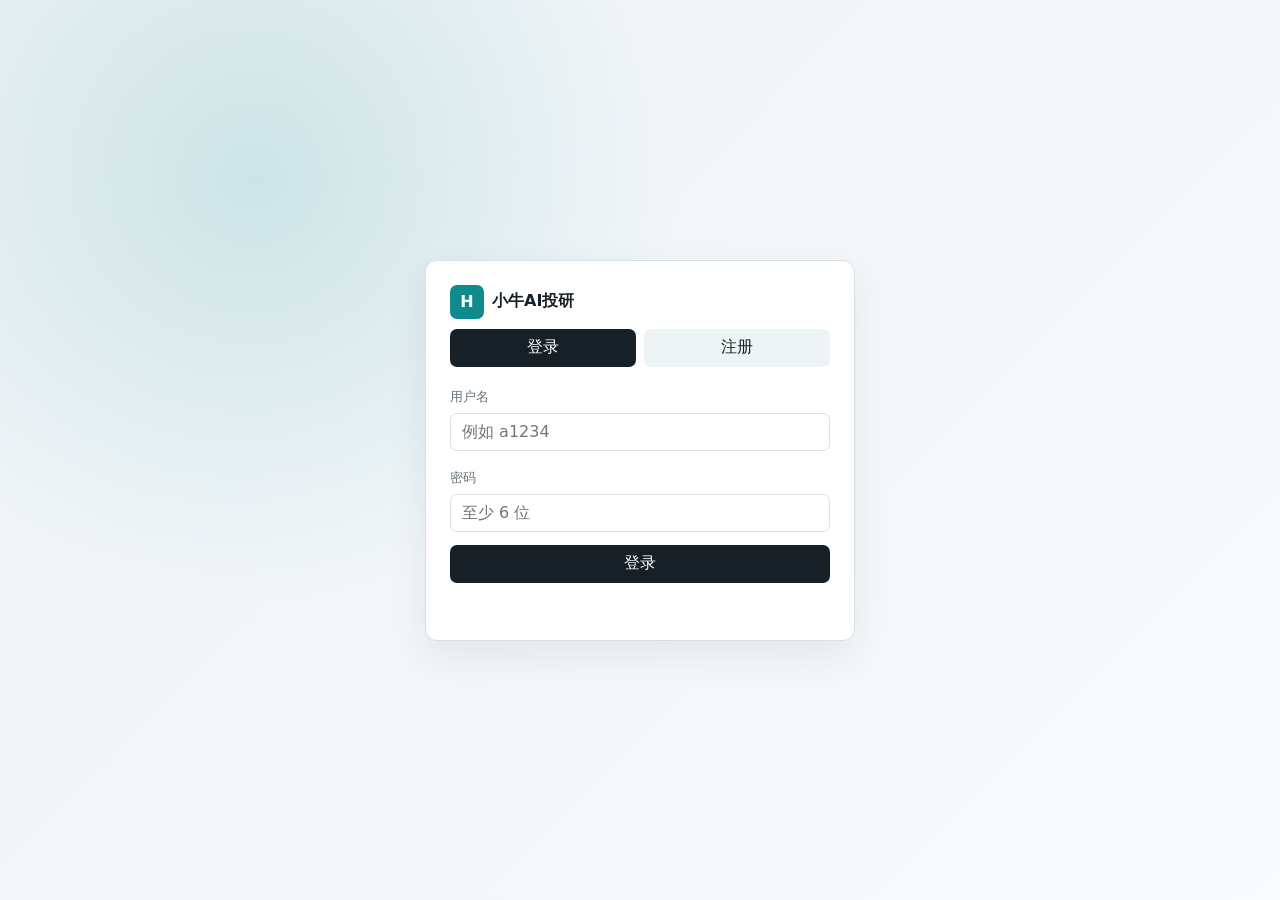
==== commit 969cafab: "Add owner-only WeChat publishing backoffice" ====
--- a/index.html
+++ b/index.html
@@ -3,7 +3,7 @@
   <head>
     <meta charset="UTF-8" />
     <meta name="viewport" content="width=device-width, initial-scale=1.0" />
-    <title>AI股票研究助手</title>
+    <title>小牛AI投研</title>
     <link rel="stylesheet" href="./styles.css" />
   </head>
   <body>
@@ -12,7 +12,7 @@
         <div class="brand auth-brand">
           <div class="brand-mark">H</div>
           <div>
-            <h1>AI股票研究助手</h1>
+            <h1>小牛AI投研</h1>
             <p>登录后使用你的股票研究台</p>
           </div>
         </div>
@@ -40,8 +40,8 @@
         <div class="brand">
           <div class="brand-mark">H</div>
           <div>
-            <h1>AI股票研究助手</h1>
-            <p>AI stock research assistant</p>
+            <h1>小牛AI投研</h1>
+            <p>Xiaoniu AI Investment Research</p>
           </div>
         </div>
 
@@ -113,20 +113,21 @@
             <span id="balance-badge" class="balance-badge">余额 $0.00</span>
             <a class="ghost-link" href="./earnings.html">近期财报</a>
             <div class="settings-menu">
-              <button class="ghost-button settings-menu-button" type="button" aria-haspopup="true" aria-expanded="false">设置 ▾</button>
+              <button class="ghost-button settings-menu-button icon-menu-button" type="button" aria-label="设置" aria-haspopup="true" aria-expanded="false">⚙</button>
               <div class="settings-menu-panel" role="menu">
                 <a role="menuitem" href="./settings.html">Agent 设置</a>
                 <a role="menuitem" href="./billing.html">支付</a>
+                <a class="admin-only" role="menuitem" href="./wechat.html" hidden>公众号</a>
+                <button id="logout-button" class="settings-menu-logout" role="menuitem" type="button">退出</button>
               </div>
             </div>
-            <button id="logout-button" class="ghost-button compact-logout" type="button">退出</button>
           </div>
         </header>
 
         <section class="hero" aria-label="市场概览">
           <div class="hero-copy">
             <p class="eyebrow">Market Lens</p>
-            <h3>每个用户一个按自己风格工作的 AI股票研究助手</h3>
+            <h3>每个用户一个按自己风格工作的 小牛AI投研</h3>
             <p>
               持续跟踪股票池，解释波动，整理风险和机会；输出保持研究辅助定位，不替用户下达买卖指令。
             </p>
@@ -197,7 +198,7 @@
         localStorage.setItem("stockHermesBuild.v2", "hot-watch-20260608");
       }
     </script>
-    <script src="./app.js?v=hot-watch-quotes-retry-20260608"></script>
+    <script src="./app.js?v=ask-resume-racefix-20260609"></script>
   </body>
 </html>
 
--- a/styles.css
+++ b/styles.css
@@ -1302,6 +1302,16 @@
   font-size: 12px;
 }
 
+.icon-menu-button {
+  width: 34px;
+  min-height: 34px;
+  justify-content: center;
+  border-radius: 999px;
+  padding: 0;
+  font-size: 17px;
+  line-height: 1;
+}
+
 .settings-menu-panel {
   position: absolute;
   top: calc(100% + 6px);
@@ -1321,15 +1331,29 @@
   display: grid;
 }
 
-.settings-menu-panel a {
+.settings-menu-panel a,
+.settings-menu-logout {
+  width: 100%;
+  border: 0;
+  background: transparent;
   padding: 10px 12px;
   color: var(--text);
+  font: inherit;
   font-size: 13px;
   font-weight: 700;
+  text-align: left;
   text-decoration: none;
-}
-
-.settings-menu-panel a:hover {
+  cursor: pointer;
+}
+
+.settings-menu-logout {
+  margin-top: 4px;
+  border-top: 1px solid var(--line);
+  color: #9d2d22;
+}
+
+.settings-menu-panel a:hover,
+.settings-menu-logout:hover {
   background: var(--surface-2);
 }
 
@@ -1345,7 +1369,96 @@
 }
 
 .deposit-form {
-  max-width: 420px;
+  max-width: 520px;
+}
+
+.payment-options {
+  display: flex;
+  flex-wrap: wrap;
+  gap: 10px;
+}
+
+.payment-options label {
+  display: inline-flex;
+  align-items: center;
+  gap: 6px;
+  border: 1px solid var(--line);
+  border-radius: 999px;
+  background: var(--surface-3);
+  padding: 8px 12px;
+  color: var(--text);
+  font-size: 13px;
+  font-weight: 800;
+}
+
+.payment-options input {
+  width: auto;
+  min-height: 0;
+}
+
+.provider-status,
+.orders-list {
+  display: grid;
+  gap: 10px;
+  margin-top: 14px;
+}
+
+.provider-pill,
+.order-row {
+  display: flex;
+  justify-content: space-between;
+  align-items: center;
+  gap: 12px;
+  border: 1px solid var(--line);
+  border-radius: 8px;
+  background: var(--surface-3);
+  padding: 11px 12px;
+}
+
+.provider-pill {
+  align-items: flex-start;
+}
+
+.provider-pill strong,
+.order-row strong {
+  display: block;
+  color: var(--text);
+}
+
+.provider-pill span,
+.order-row span {
+  display: block;
+  margin-top: 4px;
+  color: var(--muted);
+  font-size: 12px;
+  line-height: 1.5;
+}
+
+.provider-pill.ok,
+.order-row.paid {
+  border-color: #bfe7cf;
+  background: #f0fbf4;
+}
+
+.provider-pill.warn,
+.order-row.pending {
+  border-color: #f0dca4;
+  background: #fffdf4;
+}
+
+.order-row em {
+  flex: 0 0 auto;
+  border-radius: 999px;
+  background: var(--surface);
+  padding: 5px 9px;
+  color: var(--muted);
+  font-style: normal;
+  font-size: 12px;
+  font-weight: 800;
+}
+
+.order-row.paid em {
+  color: #197244;
 }
 
 .billing-grid {
@@ -1888,3 +2001,117 @@
     max-height: none;
   }
 }
+
+.wechat-grid {
+  grid-template-columns: minmax(0, 1fr);
+}
+
+.wechat-form {
+  display: grid;
+  gap: 14px;
+}
+
+.wechat-editor-grid {
+  display: grid;
+  grid-template-columns: repeat(2, minmax(0, 1fr));
+  gap: 14px;
+}
+
+.left-actions {
+  justify-content: flex-start;
+}
+
+.candidate-list,
+.post-list {
+  display: grid;
+  gap: 12px;
+}
+
+.candidate-card,
+.post-card,
+.empty-card {
+  display: grid;
+  grid-template-columns: auto minmax(0, 1fr);
+  gap: 12px;
+  padding: 14px;
+  border: 1px solid var(--line);
+  border-radius: 16px;
+  background: var(--surface-2);
+}
+
+.post-card {
+  grid-template-columns: minmax(0, 1fr) auto;
+  align-items: center;
+}
+
+.empty-card {
+  display: block;
+  color: var(--muted);
+}
+
+.candidate-card input {
+  margin-top: 4px;
+}
+
+.candidate-head {
+  display: flex;
+  justify-content: space-between;
+  gap: 12px;
+  align-items: start;
+}
+
+.candidate-head strong,
+.post-card strong {
+  color: var(--text);
+  font-size: 15px;
+}
+
+.candidate-head em {
+  color: var(--accent);
+  font-style: normal;
+  white-space: nowrap;
+}
+
+.candidate-card p,
+.post-card p,
+.muted-text {
+  color: var(--muted);
+  margin: 6px 0;
+  line-height: 1.7;
+}
+
+.candidate-meta,
+.reason-tags {
+  display: flex;
+  flex-wrap: wrap;
+  gap: 6px;
+  margin-top: 8px;
+}
+
+.candidate-meta span,
+.reason-tags span,
+.post-card span {
+  font-size: 12px;
+  color: var(--muted);
+  border: 1px solid var(--line);
+  border-radius: 999px;
+  padding: 3px 8px;
+  background: rgba(255, 255, 255, 0.55);
+}
+
+#draft-content {
+  min-height: 360px;
+  font-family: ui-monospace, SFMono-Regular, Menlo, Consolas, monospace;
+  line-height: 1.7;
+}
+
+@media (max-width: 760px) {
+  .wechat-editor-grid {
+    grid-template-columns: 1fr;
+  }
+
+  .post-card {
+    grid-template-columns: 1fr;
+  }
+}
+
